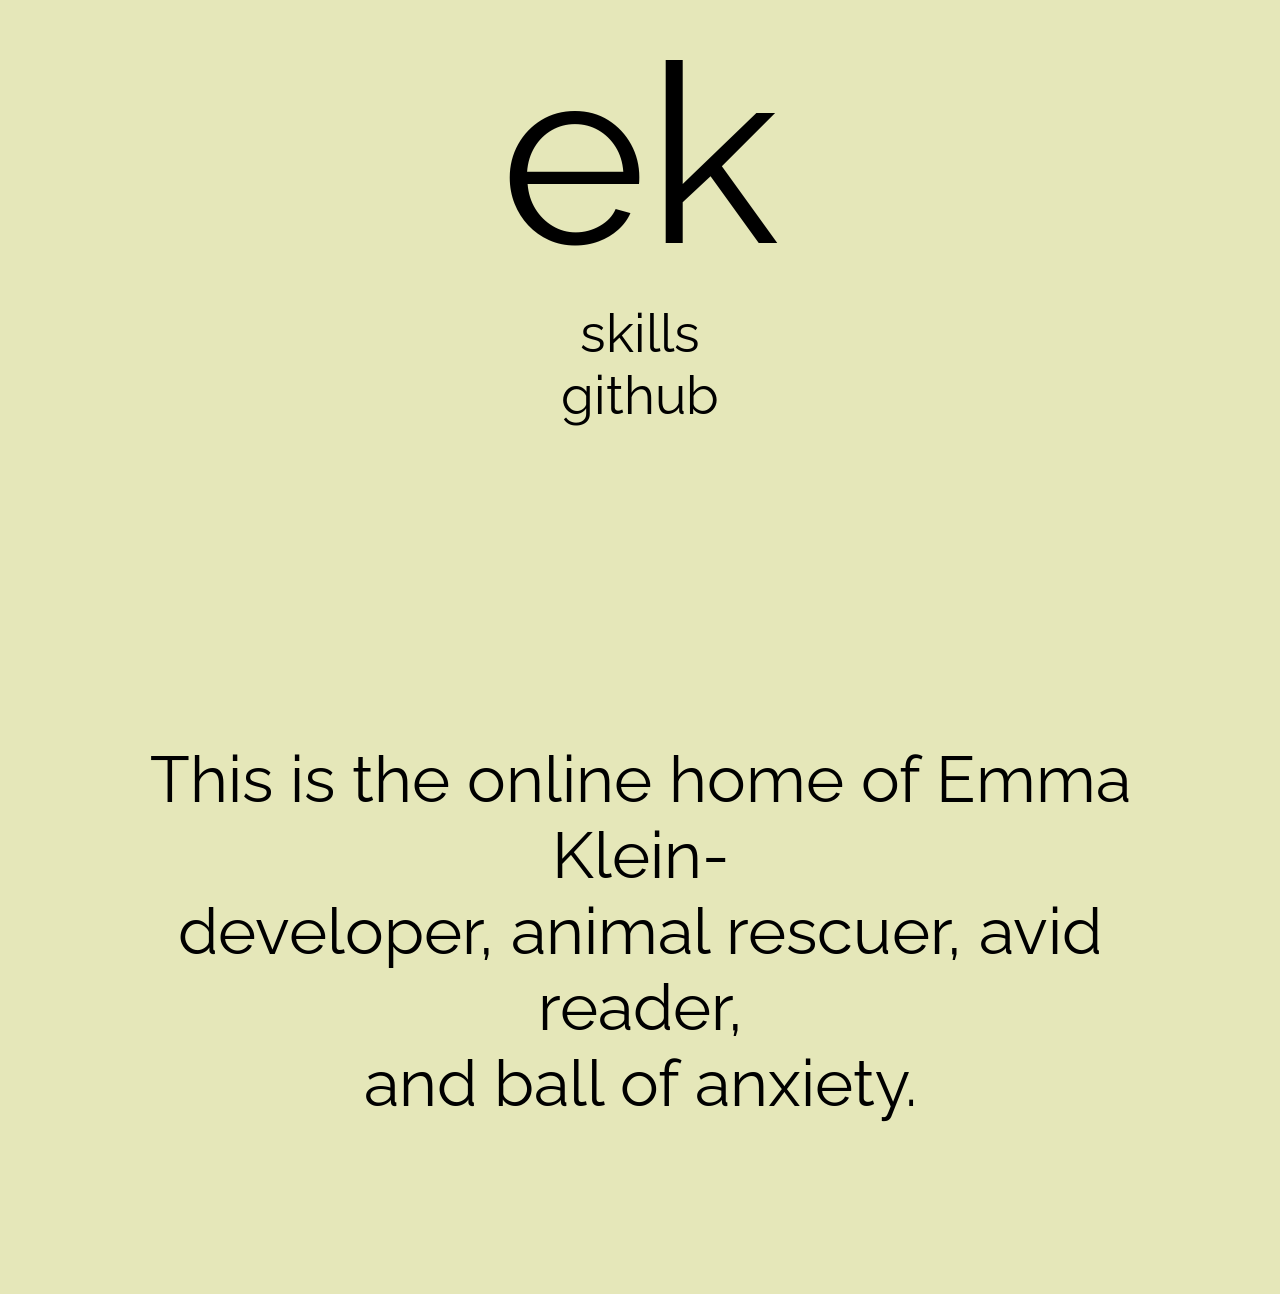
==== index.html @ b83af870 "all the new tings" ====
<!doctype html>

<html lang="en">

<head>
    <meta charset="utf-8">

    <title>Emma Klein</title>
    <meta name="description" content="content">

    <link href="https://fonts.googleapis.com/css?family=Raleway&display=swap" rel="stylesheet">
    <link rel="stylesheet" href="styles.css">

</head>

<body>
    <header>
        <h1>
            <a href="index.html">ek</a>
        </h1>
    </header>
    <nav>
        <ul>
            <li>
                <a href="skills.html">skills</a>
            </li>
            <li>
                <a href="https://github.com/kleinemmac" target="_blank">github</a>
            </li>
        </ul>
    </nav>
    <main>
        <p>This is the online home of Emma Klein-<br>
            developer, animal rescuer, avid reader,<br>
            and ball of anxiety.</p>
    </main>
</body>

</html>
---- styles.css ----
body {
    font-family: 'Raleway', sans-serif;
    background-color: #E5E7B9;
}

a {
    color: #000000;
    text-decoration: none;
}

a:hover {
    text-decoration: none;
}

/* responsive styles */

h1 {
    font-size: 250px;
    font-weight: 400;
    margin: 0 0 0 0;
    text-align: center;
}

nav {
    font-size: 53px;
    text-align: center;
}

ul {
    list-style-type: none;
    margin: 0;
    padding: 0;
}

main {
    padding: 250px 100px 100px 100px;
}

main p {
    font-size: 65px;
    text-align: center;
}

main ul {
    font-size: 65px;
    text-align: center;
}

@media (min-width: 1400px) {
    h1 {
        font-size: 197px;
        margin: 0 0 0 100px;
        text-align: left;
    }

    nav {
        font-size: 53px;
        margin-left: 120px;
        text-align: left;
    }
    
    ul {
        list-style-type: none;
        margin: 0;
        padding: 0;
    }
    
    main {
        position: absolute;
        bottom: 100px;
        right: 75px;
        padding: 0 0 0 0;
    }
    
    main p {
        font-size: 65px;
        text-align: left;
    }
    
    main ul {
        font-size: 65px;
        text-align: left;
    }
}
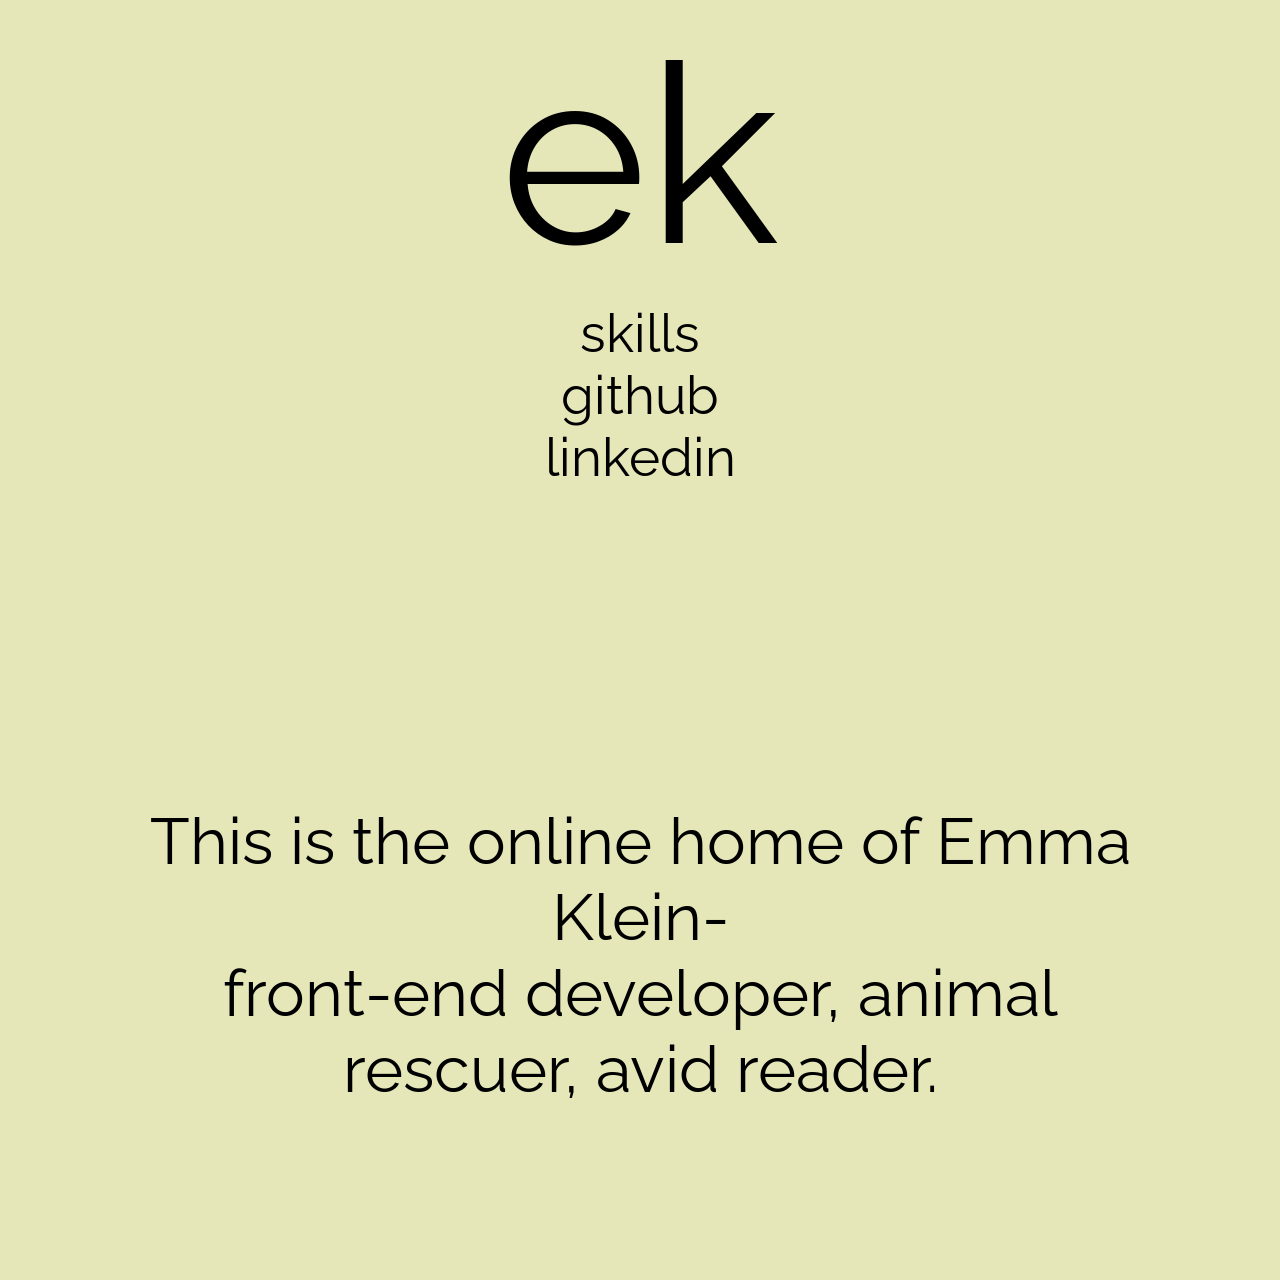
==== commit 0b81a1e3: "removed React, added LinkedIn, adjusted width of main page content" ====
--- a/index.html
+++ b/index.html
@@ -27,12 +27,14 @@
             <li>
                 <a href="https://github.com/kleinemmac" target="_blank">github</a>
             </li>
+            <li>
+                <a href="https://www.linkedin.com/in/emma-klein-46028a1a5" target="_blank">linkedin</a>
+            </li>
         </ul>
     </nav>
-    <main>
+    <main class="bounce-in-top">
         <p>This is the online home of Emma Klein-<br>
-            developer, animal rescuer, avid reader,<br>
-            and ball of anxiety.</p>
+            front-end developer, animal rescuer, avid reader.<br>
     </main>
 </body>
 
--- a/styles.css
+++ b/styles.css
@@ -11,6 +11,121 @@
 a:hover {
     text-decoration: none;
 }
+
+.bounce-in-top {
+	-webkit-animation: bounce-in-top 1.1s both;
+                animation: bounce-in-top 1.1s both;
+}
+/**
+ * ----------------------------------------
+ * animation bounce-in-top
+ * ----------------------------------------
+ */
+ @-webkit-keyframes bounce-in-top {
+    0% {
+      -webkit-transform: translateY(-500px);
+              transform: translateY(-500px);
+      -webkit-animation-timing-function: ease-in;
+              animation-timing-function: ease-in;
+      opacity: 0;
+    }
+    38% {
+      -webkit-transform: translateY(0);
+              transform: translateY(0);
+      -webkit-animation-timing-function: ease-out;
+              animation-timing-function: ease-out;
+      opacity: 1;
+    }
+    55% {
+      -webkit-transform: translateY(-65px);
+              transform: translateY(-65px);
+      -webkit-animation-timing-function: ease-in;
+              animation-timing-function: ease-in;
+    }
+    72% {
+      -webkit-transform: translateY(0);
+              transform: translateY(0);
+      -webkit-animation-timing-function: ease-out;
+              animation-timing-function: ease-out;
+    }
+    81% {
+      -webkit-transform: translateY(-28px);
+              transform: translateY(-28px);
+      -webkit-animation-timing-function: ease-in;
+              animation-timing-function: ease-in;
+    }
+    90% {
+      -webkit-transform: translateY(0);
+              transform: translateY(0);
+      -webkit-animation-timing-function: ease-out;
+              animation-timing-function: ease-out;
+    }
+    95% {
+      -webkit-transform: translateY(-8px);
+              transform: translateY(-8px);
+      -webkit-animation-timing-function: ease-in;
+              animation-timing-function: ease-in;
+    }
+    100% {
+      -webkit-transform: translateY(0);
+              transform: translateY(0);
+      -webkit-animation-timing-function: ease-out;
+              animation-timing-function: ease-out;
+    }
+  }
+  @keyframes bounce-in-top {
+    0% {
+      -webkit-transform: translateY(-500px);
+              transform: translateY(-500px);
+      -webkit-animation-timing-function: ease-in;
+              animation-timing-function: ease-in;
+      opacity: 0;
+    }
+    38% {
+      -webkit-transform: translateY(0);
+              transform: translateY(0);
+      -webkit-animation-timing-function: ease-out;
+              animation-timing-function: ease-out;
+      opacity: 1;
+    }
+    55% {
+      -webkit-transform: translateY(-65px);
+              transform: translateY(-65px);
+      -webkit-animation-timing-function: ease-in;
+              animation-timing-function: ease-in;
+    }
+    72% {
+      -webkit-transform: translateY(0);
+              transform: translateY(0);
+      -webkit-animation-timing-function: ease-out;
+              animation-timing-function: ease-out;
+    }
+    81% {
+      -webkit-transform: translateY(-28px);
+              transform: translateY(-28px);
+      -webkit-animation-timing-function: ease-in;
+              animation-timing-function: ease-in;
+    }
+    90% {
+      -webkit-transform: translateY(0);
+              transform: translateY(0);
+      -webkit-animation-timing-function: ease-out;
+              animation-timing-function: ease-out;
+    }
+    95% {
+      -webkit-transform: translateY(-8px);
+              transform: translateY(-8px);
+      -webkit-animation-timing-function: ease-in;
+              animation-timing-function: ease-in;
+    }
+    100% {
+      -webkit-transform: translateY(0);
+              transform: translateY(0);
+      -webkit-animation-timing-function: ease-out;
+              animation-timing-function: ease-out;
+    }
+  }
+  
 
 /* responsive styles */
 
@@ -67,14 +182,16 @@
     
     main {
         position: absolute;
-        bottom: 100px;
+        bottom: 10vh;
         right: 75px;
         padding: 0 0 0 0;
+        width: 50vw;
     }
     
     main p {
         font-size: 65px;
         text-align: left;
+        margin-bottom: 0px;
     }
     
     main ul {
